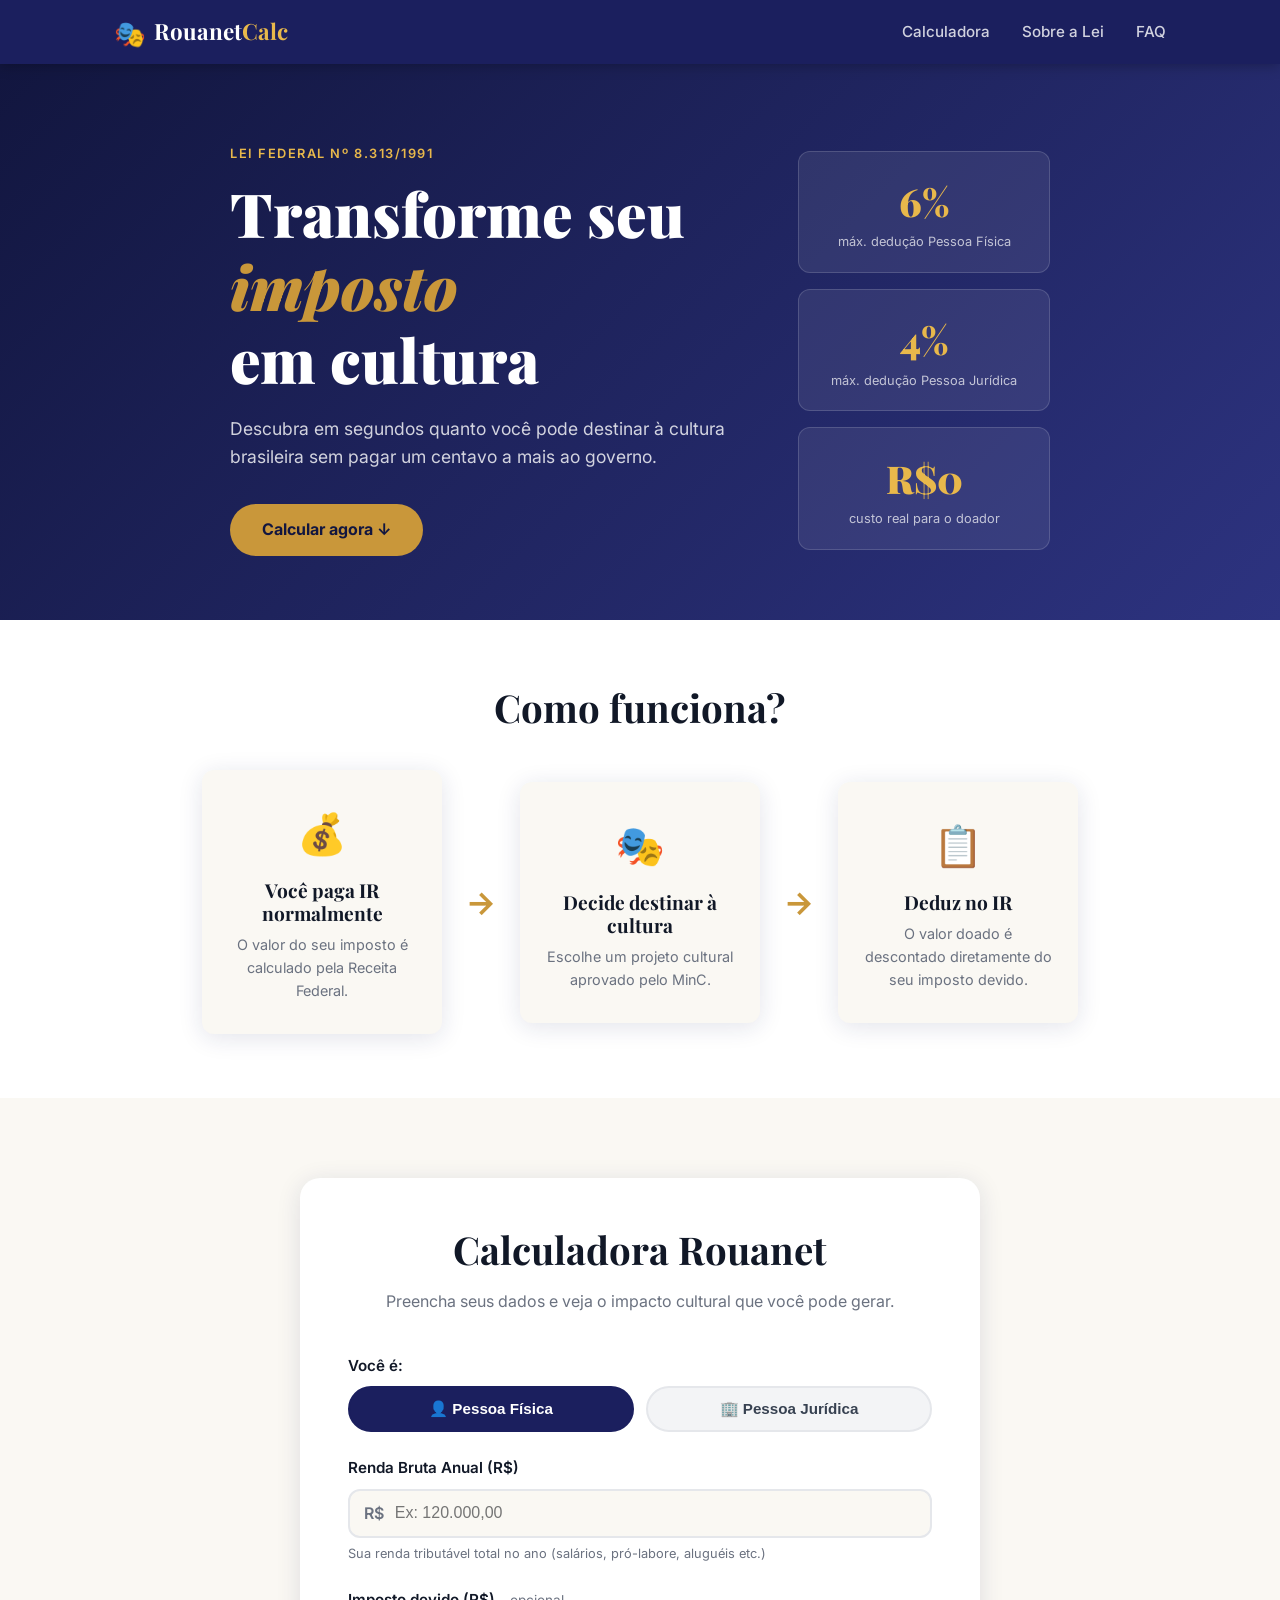
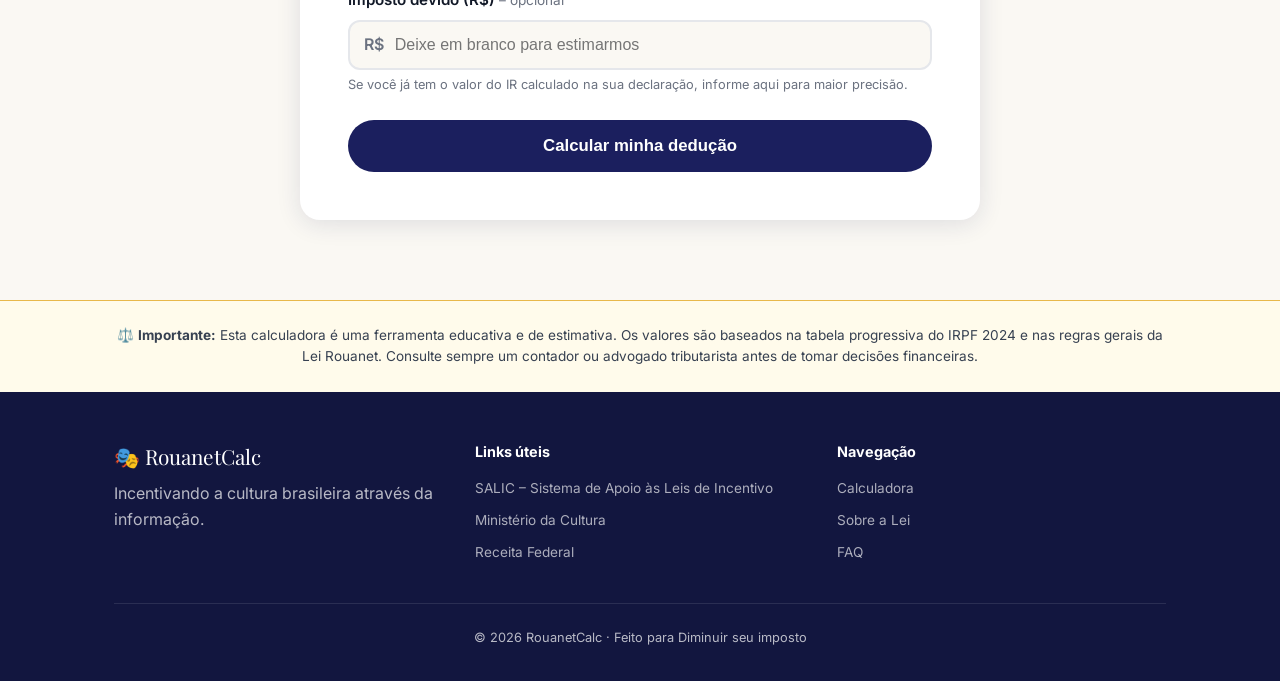
==== templates/index.html @ c06724e1 "feat: Lei Rouanet" ====
<!DOCTYPE html>
<html lang="pt-BR">
<head>
  <meta charset="UTF-8" />
  <meta name="viewport" content="width=device-width, initial-scale=1.0" />
  <title>Lei Rouanet – Calculadora de Incentivo Fiscal</title>
  <link rel="preconnect" href="https://fonts.googleapis.com" />
  <link rel="preconnect" href="https://fonts.gstatic.com" crossorigin />
  <link href="https://fonts.googleapis.com/css2?family=Playfair+Display:wght@400;700;900&family=Inter:wght@300;400;500;600&display=swap" rel="stylesheet" />
  <link rel="stylesheet" href="/static/css/style.css" />
</head>
<body>

<nav class="navbar">
  <div class="nav-inner">
    <a href="/" class="logo">
      <span class="logo-icon">🎭</span>
      <span>Rouanet<em>Calc</em></span>
    </a>
    <ul class="nav-links">
      <li><a href="/">Calculadora</a></li>
      <li><a href="/sobre">Sobre a Lei</a></li>
      <li><a href="/faq">FAQ</a></li>
    </ul>
    <button class="nav-toggle" id="navToggle">☰</button>
  </div>
</nav>

<header class="hero">
  <div class="hero-content">
    <p class="eyebrow">Lei Federal nº 8.313/1991</p>
    <h1>Transforme seu <span class="highlight">imposto</span><br/>em cultura</h1>
    <p class="hero-sub">
      Descubra em segundos quanto você pode destinar à cultura brasileira
      sem pagar um centavo a mais ao governo.
    </p>
    <a href="#calculadora" class="btn-primary">Calcular agora ↓</a>
  </div>
  <div class="hero-visual">
    <div class="stat-card">
      <span class="stat-num">6%</span>
      <span class="stat-label">máx. dedução Pessoa Física</span>
    </div>
    <div class="stat-card">
      <span class="stat-num">4%</span>
      <span class="stat-label">máx. dedução Pessoa Jurídica</span>
    </div>
    <div class="stat-card">
      <span class="stat-num">R$0</span>
      <span class="stat-label">custo real para o doador</span>
    </div>
  </div>
</header>

<section class="how-it-works">
  <div class="container">
    <h2>Como funciona?</h2>
    <div class="steps">
      <div class="step">
        <div class="step-icon">💰</div>
        <h3>Você paga IR normalmente</h3>
        <p>O valor do seu imposto é calculado pela Receita Federal.</p>
      </div>
      <div class="step-arrow">→</div>
      <div class="step">
        <div class="step-icon">🎭</div>
        <h3>Decide destinar à cultura</h3>
        <p>Escolhe um projeto cultural aprovado pelo MinC.</p>
      </div>
      <div class="step-arrow">→</div>
      <div class="step">
        <div class="step-icon">📋</div>
        <h3>Deduz no IR</h3>
        <p>O valor doado é descontado diretamente do seu imposto devido.</p>
      </div>
    </div>
  </div>
</section>

<section class="calc-section" id="calculadora">
  <div class="container">
    <div class="calc-wrapper">
      <div class="calc-header">
        <h2>Calculadora Rouanet</h2>
        <p>Preencha seus dados e veja o impacto cultural que você pode gerar.</p>
      </div>

      <form class="calc-form" id="calcForm">
        <div class="field-group">
          <label class="field-label">Você é:</label>
          <div class="toggle-group">
            <button type="button" class="toggle-btn active" data-val="pf" id="btnPF">
              👤 Pessoa Física
            </button>
            <button type="button" class="toggle-btn" data-val="pj" id="btnPJ">
              🏢 Pessoa Jurídica
            </button>
          </div>
          <input type="hidden" id="tipoContribuinte" value="pf" />
        </div>

        <div class="field-group">
          <label class="field-label" for="renda">
            <span id="rendaLabel">Renda Bruta Anual (R$)</span>
          </label>
          <div class="input-wrap">
            <span class="prefix">R$</span>
            <input
              type="text"
              id="renda"
              class="field-input"
              placeholder="Ex: 120.000,00"
              inputmode="numeric"
              autocomplete="off"
            />
          </div>
          <small class="field-hint" id="rendaHint">
            Sua renda tributável total no ano (salários, pró-labore, aluguéis etc.)
          </small>
        </div>

        <div class="field-group" id="grupoIR">
          <label class="field-label" for="irDevido">
            Imposto devido (R$) <span class="optional">– opcional</span>
          </label>
          <div class="input-wrap">
            <span class="prefix">R$</span>
            <input
              type="text"
              id="irDevido"
              class="field-input"
              placeholder="Deixe em branco para estimarmos"
              inputmode="numeric"
              autocomplete="off"
            />
          </div>
          <small class="field-hint">
            Se você já tem o valor do IR calculado na sua declaração, informe aqui para maior precisão.
          </small>
        </div>

        <button type="submit" class="btn-calcular" id="btnCalc">
          <span id="btnText">Calcular minha dedução</span>
          <span id="btnLoader" class="loader hidden"></span>
        </button>
      </form>

      <div class="result-panel hidden" id="resultPanel">
        <div class="result-header">
          <span class="result-emoji">🎉</span>
          <h3>Seu potencial de impacto cultural</h3>
        </div>

        <div class="result-grid">
          <div class="result-card main">
            <span class="rc-label">Valor máximo que pode doar</span>
            <span class="rc-value green" id="resValorMax">—</span>
            <span class="rc-sub" id="resPct">—% do seu imposto devido</span>
          </div>
          <div class="result-card">
            <span class="rc-label">Imposto devido estimado</span>
            <span class="rc-value" id="resIR">—</span>
          </div>
          <div class="result-card">
            <span class="rc-label">Economia fiscal</span>
            <span class="rc-value" id="resEconomia">—</span>
          </div>
          <div class="result-card highlight-card">
            <span class="rc-label">Custo real da doação para você</span>
            <span class="rc-value gold" id="resCusto">R$ 0,00</span>
            <span class="rc-sub">O governo paga por você!</span>
          </div>
        </div>

        <div class="obs-box" id="resObs"></div>

        <div class="result-actions">
          <button class="btn-secondary" onclick="compartilhar()">📤 Compartilhar resultado</button>
          <button class="btn-outline" onclick="resetar()">🔄 Nova simulação</button>
        </div>
      </div>

      <div class="error-panel hidden" id="errorPanel">
        <span>⚠️</span> <span id="errorMsg">Erro ao calcular.</span>
      </div>
    </div>
  </div>
</section>

<section class="disclaimer">
  <div class="container">
    <p>
      ⚖️ <strong>Importante:</strong> Esta calculadora é uma ferramenta educativa e de estimativa.
      Os valores são baseados na tabela progressiva do IRPF 2024 e nas regras gerais da Lei Rouanet.
      Consulte sempre um contador ou advogado tributarista antes de tomar decisões financeiras.
    </p>
  </div>
</section>

<footer class="footer">
  <div class="container">
    <div class="footer-grid">
      <div>
        <p class="footer-logo">🎭 RouanetCalc</p>
        <p>Incentivando a cultura brasileira através da informação.</p>
      </div>
      <div>
        <p class="footer-title">Links úteis</p>
        <ul>
          <li><a href="https://salic.cultura.gov.br" target="_blank" rel="noopener">SALIC – Sistema de Apoio às Leis de Incentivo</a></li>
          <li><a href="https://www.gov.br/cultura/pt-br" target="_blank" rel="noopener">Ministério da Cultura</a></li>
          <li><a href="https://www.receita.fazenda.gov.br" target="_blank" rel="noopener">Receita Federal</a></li>
        </ul>
      </div>
      <div>
        <p class="footer-title">Navegação</p>
        <ul>
          <li><a href="/">Calculadora</a></li>
          <li><a href="/sobre">Sobre a Lei</a></li>
          <li><a href="/faq">FAQ</a></li>
        </ul>
      </div>
    </div>
    <hr class="footer-hr" />
    <p class="footer-copy">© 2026 RouanetCalc · Feito para Diminuir seu imposto</p>
  </div>
</footer>

<script src="/static/js/main.js"></script>
</body>
</html>
---- static/css/style.css ----
:root {
  --indigo:   #1B1F5E;
  --indigo-d: #12163F;
  --indigo-l: #2D3380;
  --gold:     #C9973A;
  --gold-l:   #E8B84B;
  --green:    #2A7A5C;
  --cream:    #FAF8F3;
  --white:    #FFFFFF;
  --gray-100: #F3F4F6;
  --gray-200: #E5E7EB;
  --gray-500: #6B7280;
  --gray-700: #374151;
  --gray-900: #111827;
  --radius:   12px;
  --shadow:   0 4px 24px rgba(27,31,94,.12);
  --transition: .2s ease;
}

*, *::before, *::after { box-sizing: border-box; margin: 0; padding: 0; }

html { scroll-behavior: smooth; }

body {
  font-family: 'Inter', sans-serif;
  background: var(--cream);
  color: var(--gray-900);
  line-height: 1.6;
}

h1, h2, h3 { font-family: 'Playfair Display', serif; line-height: 1.2; }
h1 { font-size: clamp(2.2rem, 5vw, 3.8rem); font-weight: 900; }
h2 { font-size: clamp(1.6rem, 3vw, 2.4rem); font-weight: 700; margin-bottom: 1rem; }
h3 { font-size: 1.2rem; font-weight: 700; margin-bottom: .5rem; }
a  { color: var(--indigo); text-decoration: none; }
a:hover { text-decoration: underline; }

.highlight {
  color: var(--gold);
  font-style: italic;
}

.container { max-width: 1100px; margin: 0 auto; padding: 0 1.5rem; }
.content-narrow { max-width: 780px; }

.navbar {
  position: sticky; top: 0; z-index: 100;
  background: var(--indigo);
  box-shadow: 0 2px 12px rgba(0,0,0,.25);
}
.nav-inner {
  max-width: 1100px; margin: 0 auto; padding: 0 1.5rem;
  display: flex; align-items: center; gap: 2rem; height: 64px;
}
.logo {
  font-family: 'Playfair Display', serif;
  font-size: 1.4rem; font-weight: 700;
  color: var(--white); display: flex; align-items: center; gap: .5rem;
}
.logo em { color: var(--gold-l); font-style: normal; }
.logo:hover { text-decoration: none; }
.logo-icon { font-size: 1.6rem; }
.nav-links { display: flex; gap: 2rem; list-style: none; margin-left: auto; }
.nav-links a {
  color: rgba(255,255,255,.8); font-size: .95rem; font-weight: 500;
  padding: .4rem 0; border-bottom: 2px solid transparent; transition: var(--transition);
}
.nav-links a:hover, .nav-links a.active {
  color: var(--white); border-color: var(--gold); text-decoration: none;
}
.nav-toggle { display: none; background: none; border: none; color: white; font-size: 1.5rem; cursor: pointer; }

.hero {
  background: linear-gradient(135deg, var(--indigo-d) 0%, var(--indigo-l) 100%);
  color: var(--white);
  padding: 5rem 1.5rem 4rem;
  display: flex; flex-wrap: wrap; align-items: center; justify-content: center;
  gap: 3rem;
}
.hero-content { max-width: 520px; }
.eyebrow {
  font-size: .8rem; font-weight: 600; letter-spacing: .12em;
  text-transform: uppercase; color: var(--gold-l); margin-bottom: .8rem;
}
.hero h1 { margin-bottom: 1.2rem; }
.hero-sub { font-size: 1.1rem; color: rgba(255,255,255,.8); margin-bottom: 2rem; }
.hero-visual {
  display: flex; flex-direction: column; gap: 1rem;
}
.stat-card {
  background: rgba(255,255,255,.08);
  border: 1px solid rgba(255,255,255,.15);
  border-radius: var(--radius);
  padding: 1.2rem 2rem;
  display: flex; flex-direction: column; align-items: center;
  min-width: 200px;
}
.stat-num {
  font-family: 'Playfair Display', serif;
  font-size: 2.4rem; font-weight: 900; color: var(--gold-l);
}
.stat-label { font-size: .8rem; color: rgba(255,255,255,.7); text-align: center; }

.btn-primary {
  display: inline-block;
  background: var(--gold); color: var(--indigo-d);
  font-weight: 700; font-size: 1rem;
  padding: .85rem 2rem; border-radius: 50px;
  transition: var(--transition); border: none; cursor: pointer;
  text-decoration: none;
}
.btn-primary:hover { background: var(--gold-l); transform: translateY(-2px); text-decoration: none; }

.btn-secondary {
  display: inline-block;
  background: var(--indigo); color: var(--white);
  font-weight: 600; font-size: .9rem;
  padding: .75rem 1.6rem; border-radius: 50px;
  transition: var(--transition); border: none; cursor: pointer;
}
.btn-secondary:hover { background: var(--indigo-l); }

.btn-outline {
  display: inline-block;
  background: transparent; color: var(--indigo);
  border: 2px solid var(--indigo); font-weight: 600; font-size: .9rem;
  padding: .73rem 1.6rem; border-radius: 50px;
  transition: var(--transition); cursor: pointer;
}
.btn-outline:hover { background: var(--indigo); color: white; }

.how-it-works {
  padding: 4rem 1.5rem;
  background: var(--white);
  text-align: center;
}
.how-it-works h2 { margin-bottom: 2.5rem; }
.steps {
  display: flex; flex-wrap: wrap; align-items: center;
  justify-content: center; gap: 1.5rem;
}
.step {
  background: var(--cream); border-radius: var(--radius);
  padding: 2rem 1.5rem; max-width: 240px; text-align: center;
  box-shadow: var(--shadow);
}
.step-icon { font-size: 2.5rem; margin-bottom: .8rem; }
.step p { font-size: .9rem; color: var(--gray-500); }
.step-arrow { font-size: 2rem; color: var(--gold); font-weight: 700; }

.calc-section { padding: 5rem 1.5rem; }
.calc-wrapper {
  max-width: 680px; margin: 0 auto;
  background: var(--white); border-radius: 20px;
  padding: 3rem; box-shadow: var(--shadow);
}
.calc-header { text-align: center; margin-bottom: 2.5rem; }
.calc-header p { color: var(--gray-500); }

.toggle-group { display: flex; gap: .75rem; margin-top: .5rem; }
.toggle-btn {
  flex: 1; padding: .75rem 1rem; border-radius: 50px;
  border: 2px solid var(--gray-200); background: var(--gray-100);
  font-weight: 600; font-size: .95rem; cursor: pointer;
  transition: var(--transition); color: var(--gray-700);
}
.toggle-btn.active {
  background: var(--indigo); border-color: var(--indigo); color: var(--white);
}

.field-group { margin-bottom: 1.5rem; }
.field-label { display: block; font-weight: 600; margin-bottom: .5rem; font-size: .95rem; }
.optional { font-weight: 400; color: var(--gray-500); font-size: .85rem; }
.input-wrap { position: relative; display: flex; align-items: center; }
.prefix {
  position: absolute; left: 1rem;
  font-weight: 600; color: var(--gray-500); pointer-events: none;
}
.field-input {
  width: 100%; padding: .85rem 1rem .85rem 2.8rem;
  border: 2px solid var(--gray-200); border-radius: var(--radius);
  font-size: 1rem; transition: var(--transition);
  background: var(--cream); color: var(--gray-900);
}
.field-input:focus { outline: none; border-color: var(--indigo); background: var(--white); }
.field-hint { color: var(--gray-500); font-size: .8rem; margin-top: .35rem; display: block; }

.btn-calcular {
  width: 100%; padding: 1rem;
  background: var(--indigo); color: var(--white);
  border: none; border-radius: 50px; font-size: 1.05rem; font-weight: 700;
  cursor: pointer; transition: var(--transition); margin-top: .5rem;
  display: flex; align-items: center; justify-content: center; gap: .75rem;
}
.btn-calcular:hover { background: var(--indigo-l); transform: translateY(-2px); }

.loader {
  width: 20px; height: 20px; border: 2px solid rgba(255,255,255,.3);
  border-top-color: white; border-radius: 50%;
  animation: spin .7s linear infinite;
}
.hidden { display: none !important; }
@keyframes spin { to { transform: rotate(360deg); } }

.result-panel {
  margin-top: 2rem; animation: fadeIn .4s ease;
}
@keyframes fadeIn { from { opacity: 0; transform: translateY(10px); } to { opacity: 1; transform: translateY(0); } }

.result-header { text-align: center; margin-bottom: 1.5rem; }
.result-emoji { font-size: 2.5rem; display: block; margin-bottom: .5rem; }
.result-header h3 { font-size: 1.4rem; }

.result-grid {
  display: grid; grid-template-columns: 1fr 1fr;
  gap: 1rem; margin-bottom: 1.5rem;
}
.result-card {
  background: var(--cream); border-radius: var(--radius);
  padding: 1.2rem; display: flex; flex-direction: column;
}
.result-card.main { grid-column: 1 / -1; background: var(--indigo); color: white; }
.result-card.highlight-card { background: #FFF8E7; border: 2px solid var(--gold-l); }
.rc-label { font-size: .8rem; font-weight: 600; opacity: .7; text-transform: uppercase; letter-spacing: .05em; }
.rc-value {
  font-family: 'Playfair Display', serif;
  font-size: 1.8rem; font-weight: 700; margin: .3rem 0;
}
.rc-value.green { color: #2A7A5C; }
.rc-value.gold  { color: var(--gold); }
.result-card.main .rc-value { color: var(--gold-l); font-size: 2.2rem; }
.result-card.main .rc-label { color: rgba(255,255,255,.7); }
.rc-sub { font-size: .8rem; opacity: .7; }

.obs-box {
  background: #EEF2FF; border-left: 4px solid var(--indigo);
  border-radius: 0 var(--radius) var(--radius) 0;
  padding: 1rem 1.2rem; font-size: .85rem; color: var(--gray-700);
  margin-bottom: 1.5rem;
}

.result-actions { display: flex; gap: 1rem; flex-wrap: wrap; }

.error-panel {
  margin-top: 1rem; padding: 1rem 1.2rem;
  background: #FEF2F2; border: 1px solid #FCA5A5;
  border-radius: var(--radius); color: #991B1B;
  display: flex; gap: .5rem; align-items: center;
}

.disclaimer {
  background: #FFFBEB; border-top: 1px solid var(--gold-l);
  padding: 1.5rem; text-align: center;
  font-size: .85rem; color: var(--gray-700);
}

.footer {
  background: var(--indigo-d); color: rgba(255,255,255,.7);
  padding: 3rem 1.5rem 2rem;
}
.footer-grid {
  display: grid; grid-template-columns: repeat(auto-fit, minmax(180px, 1fr));
  gap: 2rem; margin-bottom: 2rem;
}
.footer-logo { font-family: 'Playfair Display', serif; font-size: 1.3rem; color: white; margin-bottom: .5rem; }
.footer-title { font-weight: 700; color: white; margin-bottom: .75rem; font-size: .9rem; }
.footer ul { list-style: none; }
.footer ul li { margin-bottom: .4rem; }
.footer a { color: rgba(255,255,255,.65); font-size: .85rem; }
.footer a:hover { color: var(--gold-l); }
.footer-hr { border: none; border-top: 1px solid rgba(255,255,255,.1); margin: 1.5rem 0; }
.footer-copy { font-size: .8rem; text-align: center; }

.page-hero {
  background: linear-gradient(135deg, var(--indigo-d), var(--indigo-l));
  color: white; padding: 4rem 1.5rem 3rem;
  text-align: center;
}
.page-hero p { color: rgba(255,255,255,.75); margin-top: .75rem; }

.content-page { padding: 4rem 1.5rem 5rem; }
.content-section { margin-bottom: 3rem; }
.content-section p { color: var(--gray-700); margin-bottom: 1rem; line-height: 1.8; }

.info-cards {
  display: grid; grid-template-columns: repeat(auto-fit, minmax(200px, 1fr));
  gap: 1.2rem; margin-top: 1rem;
}
.info-card {
  background: var(--cream); border-radius: var(--radius);
  padding: 1.5rem; border: 1px solid var(--gray-200);
}
.info-card p { font-size: .9rem; color: var(--gray-700); margin: 0; }

.table-wrap { overflow-x: auto; margin: 1rem 0; }
.styled-table {
  width: 100%; border-collapse: collapse; font-size: .9rem;
}
.styled-table th {
  background: var(--indigo); color: white;
  padding: .85rem 1rem; text-align: left; font-weight: 600;
}
.styled-table td { padding: .85rem 1rem; border-bottom: 1px solid var(--gray-200); }
.styled-table tr:nth-child(even) td { background: var(--gray-100); }
.table-note { font-size: .8rem; color: var(--gray-500); margin-top: .5rem; }

.tag-cloud { display: flex; flex-wrap: wrap; gap: .6rem; margin-top: 1rem; }
.tag {
  background: var(--indigo); color: white;
  padding: .35rem .9rem; border-radius: 50px; font-size: .85rem;
}

.numbered-steps { padding-left: 1.5rem; }
.numbered-steps li { margin-bottom: 1rem; color: var(--gray-700); line-height: 1.7; }
.numbered-steps strong { color: var(--indigo); }

.faq-list { margin-top: 1rem; }
.faq-item {
  border-bottom: 1px solid var(--gray-200); margin-bottom: .5rem;
}
.faq-q {
  width: 100%; text-align: left; background: none; border: none;
  padding: 1.2rem 0; font-size: 1rem; font-weight: 600;
  color: var(--gray-900); cursor: pointer; display: flex;
  justify-content: space-between; align-items: center;
  transition: var(--transition);
}
.faq-q::after { content: '+'; font-size: 1.4rem; color: var(--indigo); }
.faq-item.open .faq-q::after { content: '−'; }
.faq-a { display: none; padding: 0 0 1.2rem; color: var(--gray-700); line-height: 1.8; }
.faq-item.open .faq-a { display: block; }

.cta-banner {
  background: var(--indigo); color: white;
  border-radius: 16px; padding: 2.5rem; text-align: center; margin-top: 2rem;
}
.cta-banner h3 { color: white; font-size: 1.5rem; margin-bottom: 1.2rem; }

@media (max-width: 700px) {
  .nav-links { display: none; }
  .nav-toggle { display: block; margin-left: auto; }
  .nav-links.open {
    display: flex; flex-direction: column;
    position: absolute; top: 64px; left: 0; right: 0;
    background: var(--indigo-d); padding: 1rem 1.5rem 1.5rem;
    gap: 1rem;
  }
  .hero { flex-direction: column; padding: 3rem 1.5rem; }
  .hero-visual { flex-direction: row; flex-wrap: wrap; }
  .stat-card { min-width: 130px; padding: 1rem; }
  .stat-num { font-size: 1.8rem; }
  .result-grid { grid-template-columns: 1fr; }
  .result-card.main { grid-column: 1; }
  .calc-wrapper { padding: 1.8rem 1.2rem; }
  .result-actions { flex-direction: column; }
  .btn-secondary, .btn-outline { width: 100%; text-align: center; }
  .steps { flex-direction: column; align-items: stretch; }
  .step-arrow { transform: rotate(90deg); text-align: center; }
}
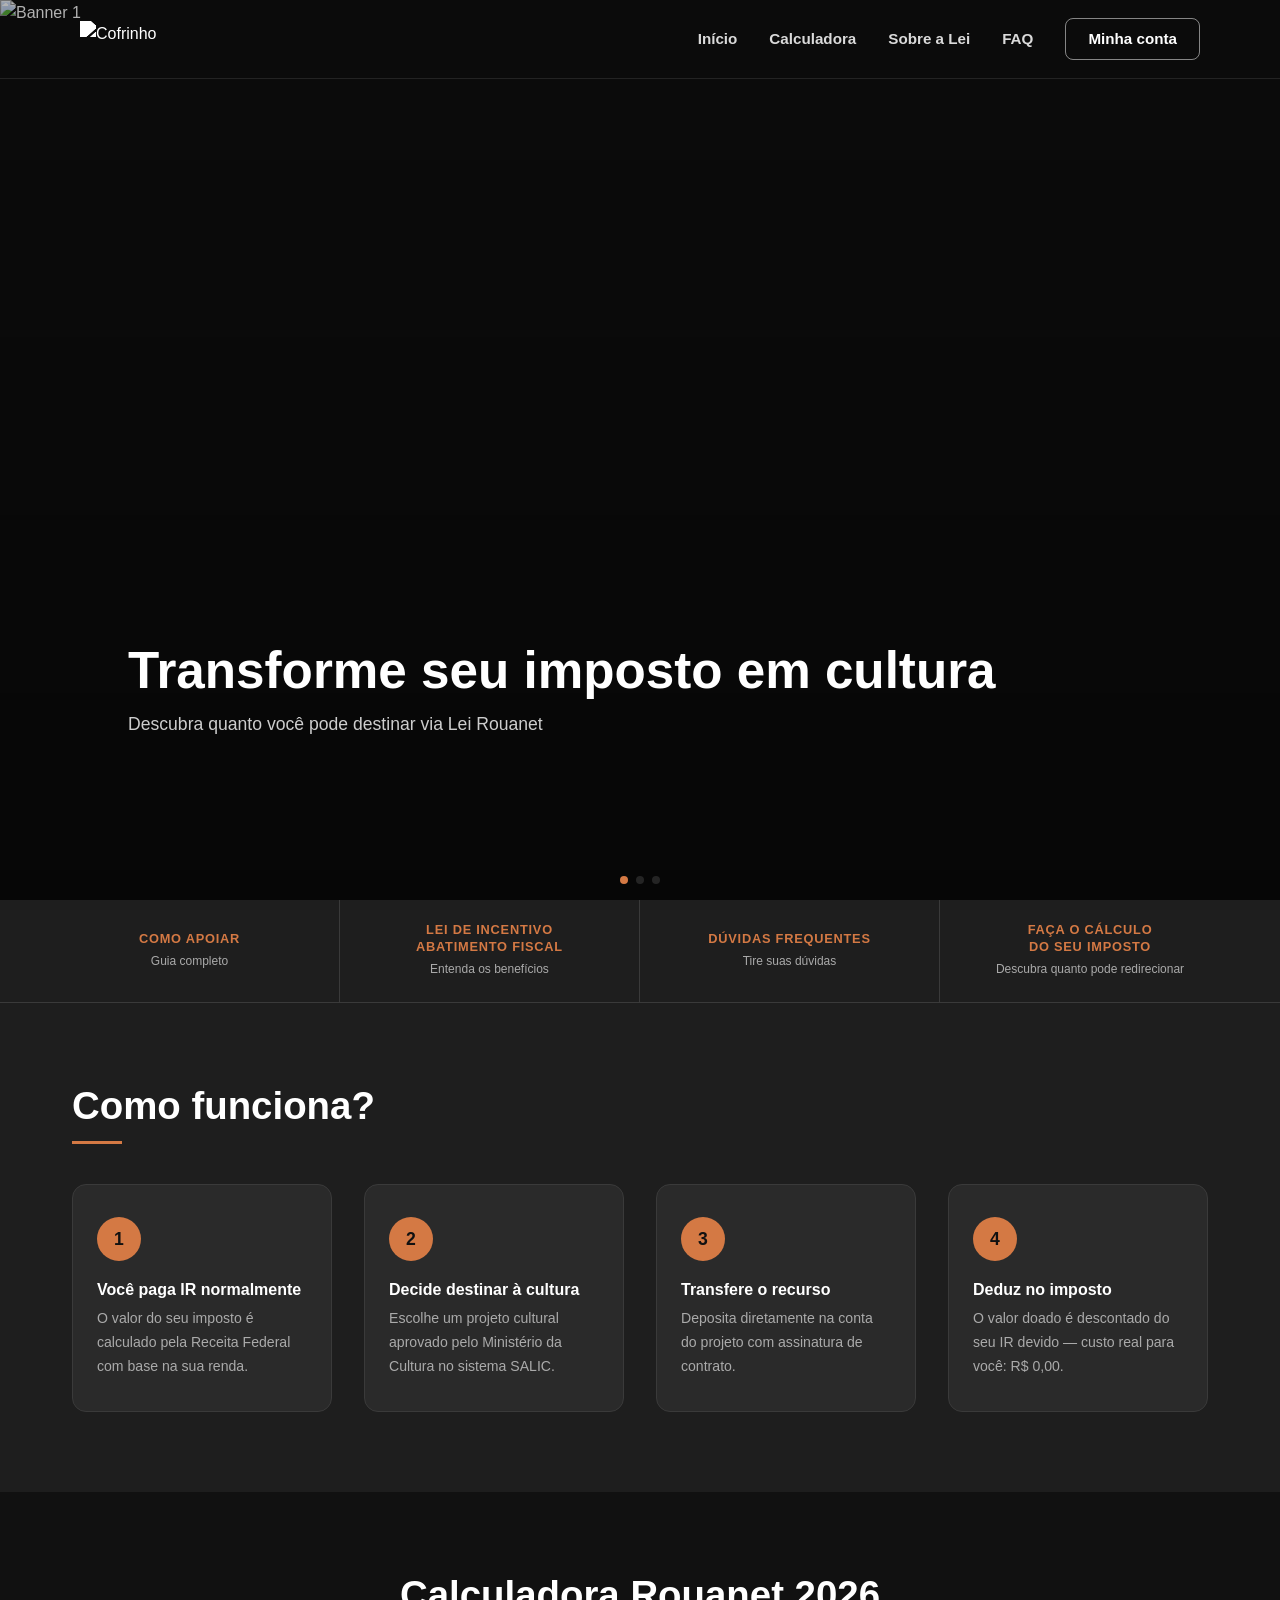
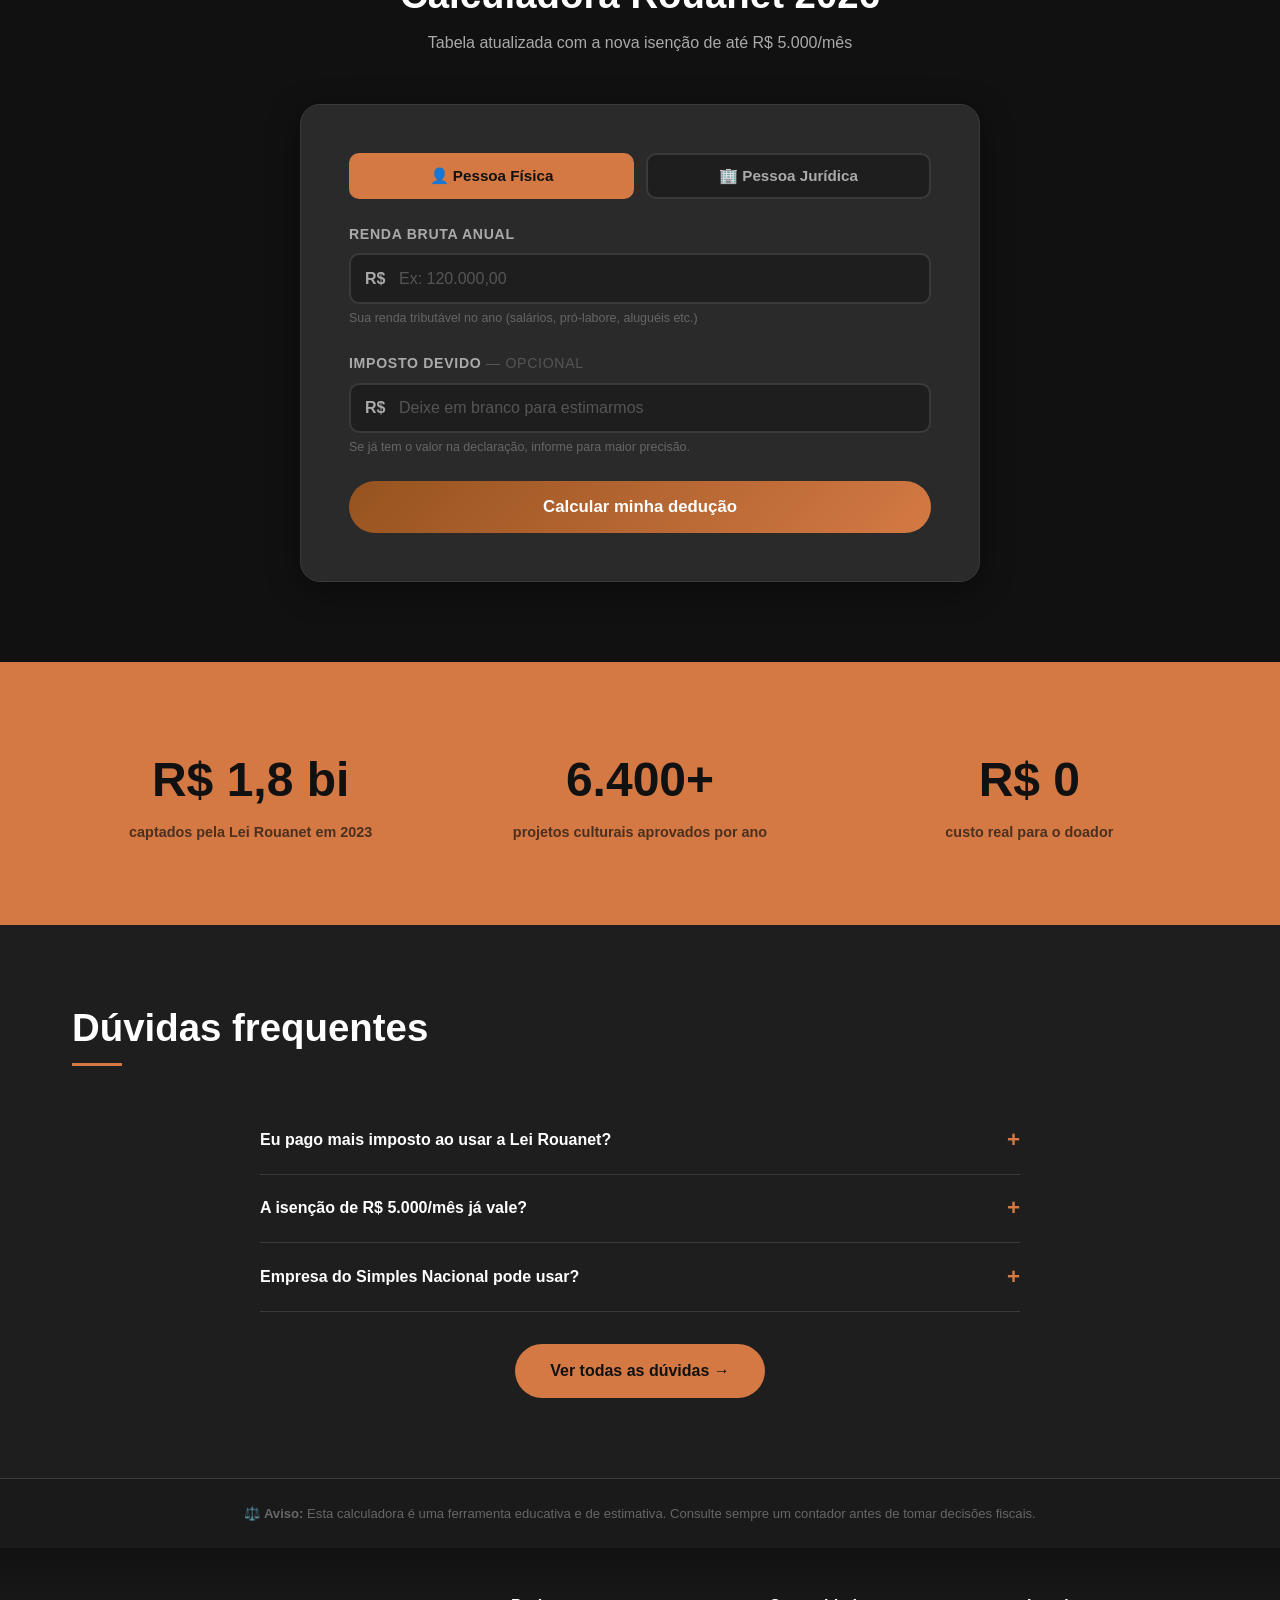
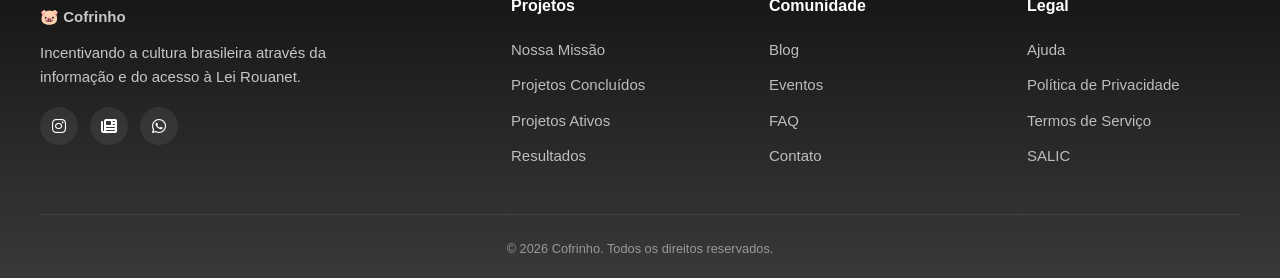
==== commit 957faa7b: "login adiciona e para de mudar o padrao nn inventa nome nmrl :D" ====
--- a/templates/index.html
+++ b/templates/index.html
@@ -1,142 +1,136 @@
 <!DOCTYPE html>
 <html lang="pt-BR">
 <head>
-  <meta charset="UTF-8" />
-  <meta name="viewport" content="width=device-width, initial-scale=1.0" />
-  <title>Lei Rouanet – Calculadora de Incentivo Fiscal</title>
-  <link rel="preconnect" href="https://fonts.googleapis.com" />
-  <link rel="preconnect" href="https://fonts.gstatic.com" crossorigin />
-  <link href="https://fonts.googleapis.com/css2?family=Playfair+Display:wght@400;700;900&family=Inter:wght@300;400;500;600&display=swap" rel="stylesheet" />
-  <link rel="stylesheet" href="/static/css/style.css" />
+  <meta charset="UTF-8"/>
+  <meta name="viewport" content="width=device-width, initial-scale=1.0"/>
+  <title>Cofrinho | Lei Rouanet</title>
+  <link rel="stylesheet" href="https://cdn.jsdelivr.net/npm/swiper@11/swiper-bundle.min.css"/>
+  <link rel="stylesheet" href="https://cdnjs.cloudflare.com/ajax/libs/font-awesome/6.7.2/css/all.min.css"/>
+  <link rel="stylesheet" href="/static/css/style.css"/>
 </head>
 <body>
 
-<nav class="navbar">
-  <div class="nav-inner">
-    <a href="/" class="logo">
-      <span class="logo-icon">🎭</span>
-      <span>Rouanet<em>Calc</em></span>
-    </a>
-    <ul class="nav-links">
-      <li><a href="/">Calculadora</a></li>
-      <li><a href="/sobre">Sobre a Lei</a></li>
-      <li><a href="/faq">FAQ</a></li>
-    </ul>
-    <button class="nav-toggle" id="navToggle">☰</button>
-  </div>
-</nav>
-
-<header class="hero">
-  <div class="hero-content">
-    <p class="eyebrow">Lei Federal nº 8.313/1991</p>
-    <h1>Transforme seu <span class="highlight">imposto</span><br/>em cultura</h1>
-    <p class="hero-sub">
-      Descubra em segundos quanto você pode destinar à cultura brasileira
-      sem pagar um centavo a mais ao governo.
-    </p>
-    <a href="#calculadora" class="btn-primary">Calcular agora ↓</a>
-  </div>
-  <div class="hero-visual">
-    <div class="stat-card">
-      <span class="stat-num">6%</span>
-      <span class="stat-label">máx. dedução Pessoa Física</span>
-    </div>
-    <div class="stat-card">
-      <span class="stat-num">4%</span>
-      <span class="stat-label">máx. dedução Pessoa Jurídica</span>
-    </div>
-    <div class="stat-card">
-      <span class="stat-num">R$0</span>
-      <span class="stat-label">custo real para o doador</span>
-    </div>
-  </div>
+<header id="header">
+  <img src="/static/images/banner1.png" alt="Cofrinho" class="header-logo" style="height:36px;object-fit:contain;filter:brightness(10)"/>
+  <nav id="mainNav">
+    <a href="/">Início</a>
+    <a href="#calculadora">Calculadora</a>
+    <a href="/sobre">Sobre a Lei</a>
+    <a href="/faq">FAQ</a>
+    <a href="/pages/login" class="btn-entrar">Minha conta</a>
+  </nav>
+  <button class="nav-toggle" id="navToggle">☰</button>
 </header>
 
-<section class="how-it-works">
-  <div class="container">
-    <h2>Como funciona?</h2>
-    <div class="steps">
-      <div class="step">
-        <div class="step-icon">💰</div>
+<section class="hero-swiper swiper">
+  <div class="swiper-wrapper">
+    <div class="swiper-slide">
+      <img src="/static/images/banner1.png" alt="Banner 1" class="banner-img"/>
+      <div class="banner-overlay"></div>
+      <div class="banner-content">
+        <h2>Transforme seu imposto em cultura</h2>
+        <p>Descubra quanto você pode destinar via Lei Rouanet</p>
+      </div>
+    </div>
+    <div class="swiper-slide">
+      <img src="/static/images/banner2.png" alt="Banner 2" class="banner-img"/>
+      <div class="banner-overlay"></div>
+      <div class="banner-content">
+        <h2>Apoie a arte brasileira</h2>
+        <p>Sem pagar nada a mais — o governo patrocina por você</p>
+      </div>
+    </div>
+    <div class="swiper-slide">
+      <img src="/static/images/banner3.png" alt="Banner 3" class="banner-img"/>
+      <div class="banner-overlay"></div>
+      <div class="banner-content">
+        <h2>Lei Rouanet 2026</h2>
+        <p>Novos limites de isenção — calcule agora</p>
+      </div>
+    </div>
+  </div>
+  <div class="swiper-pagination"></div>
+</section>
+
+<div class="quick-btns">
+  <div class="quick-btns-inner">
+    <a href="/sobre" class="quick-btn">
+      <span class="qb-title">COMO APOIAR</span>
+      <span class="qb-sub">Guia completo</span>
+    </a>
+    <a href="/sobre#mecanismos" class="quick-btn">
+      <span class="qb-title">LEI DE INCENTIVO<br/>ABATIMENTO FISCAL</span>
+      <span class="qb-sub">Entenda os benefícios</span>
+    </a>
+    <a href="/faq" class="quick-btn">
+      <span class="qb-title">DÚVIDAS FREQUENTES</span>
+      <span class="qb-sub">Tire suas dúvidas</span>
+    </a>
+    <a href="#calculadora" class="quick-btn">
+      <span class="qb-title">FAÇA O CÁLCULO<br/>DO SEU IMPOSTO</span>
+      <span class="qb-sub">Descubra quanto pode redirecionar</span>
+    </a>
+  </div>
+</div>
+
+<section class="section como-funciona">
+  <div class="container">
+    <h2 class="section-title">Como funciona?</h2>
+    <div class="divider-line"></div>
+    <div class="steps-grid">
+      <div class="step-card">
+        <div class="step-num">1</div>
         <h3>Você paga IR normalmente</h3>
-        <p>O valor do seu imposto é calculado pela Receita Federal.</p>
-      </div>
-      <div class="step-arrow">→</div>
-      <div class="step">
-        <div class="step-icon">🎭</div>
+        <p>O valor do seu imposto é calculado pela Receita Federal com base na sua renda.</p>
+      </div>
+      <div class="step-card">
+        <div class="step-num">2</div>
         <h3>Decide destinar à cultura</h3>
-        <p>Escolhe um projeto cultural aprovado pelo MinC.</p>
-      </div>
-      <div class="step-arrow">→</div>
-      <div class="step">
-        <div class="step-icon">📋</div>
-        <h3>Deduz no IR</h3>
-        <p>O valor doado é descontado diretamente do seu imposto devido.</p>
-      </div>
-    </div>
-  </div>
-</section>
-
-<section class="calc-section" id="calculadora">
-  <div class="container">
-    <div class="calc-wrapper">
-      <div class="calc-header">
-        <h2>Calculadora Rouanet</h2>
-        <p>Preencha seus dados e veja o impacto cultural que você pode gerar.</p>
-      </div>
-
-      <form class="calc-form" id="calcForm">
-        <div class="field-group">
-          <label class="field-label">Você é:</label>
-          <div class="toggle-group">
-            <button type="button" class="toggle-btn active" data-val="pf" id="btnPF">
-              👤 Pessoa Física
-            </button>
-            <button type="button" class="toggle-btn" data-val="pj" id="btnPJ">
-              🏢 Pessoa Jurídica
-            </button>
-          </div>
-          <input type="hidden" id="tipoContribuinte" value="pf" />
-        </div>
-
-        <div class="field-group">
-          <label class="field-label" for="renda">
-            <span id="rendaLabel">Renda Bruta Anual (R$)</span>
-          </label>
+        <p>Escolhe um projeto cultural aprovado pelo Ministério da Cultura no sistema SALIC.</p>
+      </div>
+      <div class="step-card">
+        <div class="step-num">3</div>
+        <h3>Transfere o recurso</h3>
+        <p>Deposita diretamente na conta do projeto com assinatura de contrato.</p>
+      </div>
+      <div class="step-card">
+        <div class="step-num">4</div>
+        <h3>Deduz no imposto</h3>
+        <p>O valor doado é descontado do seu IR devido — custo real para você: R$ 0,00.</p>
+      </div>
+    </div>
+  </div>
+</section>
+
+<section class="section calculadora-section" id="calculadora">
+  <div class="container">
+    <h2 class="section-title" style="text-align:center">Calculadora Rouanet 2026</h2>
+    <p class="section-sub" style="text-align:center">Tabela atualizada com a nova isenção de até R$ 5.000/mês</p>
+
+    <div class="calc-box">
+      <form id="calcForm">
+        <div class="tipo-toggle">
+          <button type="button" class="tipo-btn active" id="btnPF">👤 Pessoa Física</button>
+          <button type="button" class="tipo-btn" id="btnPJ">🏢 Pessoa Jurídica</button>
+        </div>
+        <input type="hidden" id="tipoContribuinte" value="pf"/>
+
+        <div class="field">
+          <label for="renda"><span id="rendaLabel">Renda Bruta Anual</span></label>
           <div class="input-wrap">
-            <span class="prefix">R$</span>
-            <input
-              type="text"
-              id="renda"
-              class="field-input"
-              placeholder="Ex: 120.000,00"
-              inputmode="numeric"
-              autocomplete="off"
-            />
-          </div>
-          <small class="field-hint" id="rendaHint">
-            Sua renda tributável total no ano (salários, pró-labore, aluguéis etc.)
-          </small>
-        </div>
-
-        <div class="field-group" id="grupoIR">
-          <label class="field-label" for="irDevido">
-            Imposto devido (R$) <span class="optional">– opcional</span>
-          </label>
+            <span class="input-prefix">R$</span>
+            <input type="text" id="renda" placeholder="Ex: 120.000,00" inputmode="numeric" autocomplete="off"/>
+          </div>
+          <small class="field-hint" id="rendaHint">Sua renda tributável no ano (salários, pró-labore, aluguéis etc.)</small>
+        </div>
+
+        <div class="field">
+          <label for="irDevido">Imposto devido <span class="optional">— opcional</span></label>
           <div class="input-wrap">
-            <span class="prefix">R$</span>
-            <input
-              type="text"
-              id="irDevido"
-              class="field-input"
-              placeholder="Deixe em branco para estimarmos"
-              inputmode="numeric"
-              autocomplete="off"
-            />
-          </div>
-          <small class="field-hint">
-            Se você já tem o valor do IR calculado na sua declaração, informe aqui para maior precisão.
-          </small>
+            <span class="input-prefix">R$</span>
+            <input type="text" id="irDevido" placeholder="Deixe em branco para estimarmos" inputmode="numeric" autocomplete="off"/>
+          </div>
+          <small class="field-hint">Se já tem o valor na declaração, informe para maior precisão.</small>
         </div>
 
         <button type="submit" class="btn-calcular" id="btnCalc">
@@ -150,82 +144,140 @@
           <span class="result-emoji">🎉</span>
           <h3>Seu potencial de impacto cultural</h3>
         </div>
-
         <div class="result-grid">
-          <div class="result-card main">
+          <div class="rc main">
             <span class="rc-label">Valor máximo que pode doar</span>
-            <span class="rc-value green" id="resValorMax">—</span>
-            <span class="rc-sub" id="resPct">—% do seu imposto devido</span>
-          </div>
-          <div class="result-card">
+            <span class="rc-value" id="resValorMax">—</span>
+            <span class="rc-sub" id="resPct">—</span>
+          </div>
+          <div class="rc">
             <span class="rc-label">Imposto devido estimado</span>
             <span class="rc-value" id="resIR">—</span>
           </div>
-          <div class="result-card">
+          <div class="rc">
             <span class="rc-label">Economia fiscal</span>
             <span class="rc-value" id="resEconomia">—</span>
           </div>
-          <div class="result-card highlight-card">
+          <div class="rc destaque">
             <span class="rc-label">Custo real da doação para você</span>
-            <span class="rc-value gold" id="resCusto">R$ 0,00</span>
+            <span class="rc-value" id="resCusto">R$ 0,00</span>
             <span class="rc-sub">O governo paga por você!</span>
           </div>
         </div>
-
         <div class="obs-box" id="resObs"></div>
-
         <div class="result-actions">
-          <button class="btn-secondary" onclick="compartilhar()">📤 Compartilhar resultado</button>
-          <button class="btn-outline" onclick="resetar()">🔄 Nova simulação</button>
+          <button class="btn-sec btn-sec-gold" onclick="compartilhar()">📤 Compartilhar</button>
+          <button class="btn-sec btn-sec-outline" onclick="resetar()">🔄 Nova simulação</button>
         </div>
       </div>
 
       <div class="error-panel hidden" id="errorPanel">
-        <span>⚠️</span> <span id="errorMsg">Erro ao calcular.</span>
-      </div>
-    </div>
-  </div>
-</section>
-
-<section class="disclaimer">
-  <div class="container">
-    <p>
-      ⚖️ <strong>Importante:</strong> Esta calculadora é uma ferramenta educativa e de estimativa.
-      Os valores são baseados na tabela progressiva do IRPF 2024 e nas regras gerais da Lei Rouanet.
-      Consulte sempre um contador ou advogado tributarista antes de tomar decisões financeiras.
-    </p>
-  </div>
-</section>
-
-<footer class="footer">
-  <div class="container">
-    <div class="footer-grid">
+        <span>⚠️</span><span id="errorMsg">Erro ao calcular.</span>
+      </div>
+    </div>
+  </div>
+</section>
+
+<section class="section stats-section">
+  <div class="container">
+    <div class="stats-grid">
       <div>
-        <p class="footer-logo">🎭 RouanetCalc</p>
-        <p>Incentivando a cultura brasileira através da informação.</p>
+        <span class="stat-num">R$ 1,8 bi</span>
+        <span class="stat-label">captados pela Lei Rouanet em 2023</span>
       </div>
       <div>
-        <p class="footer-title">Links úteis</p>
+        <span class="stat-num">6.400+</span>
+        <span class="stat-label">projetos culturais aprovados por ano</span>
+      </div>
+      <div>
+        <span class="stat-num">R$ 0</span>
+        <span class="stat-label">custo real para o doador</span>
+      </div>
+    </div>
+  </div>
+</section>
+
+<section class="section faq-section">
+  <div class="container">
+    <h2 class="section-title">Dúvidas frequentes</h2>
+    <div class="divider-line"></div>
+    <div class="faq-list">
+      <div class="faq-item">
+        <button class="faq-q">Eu pago mais imposto ao usar a Lei Rouanet?</button>
+        <div class="faq-a">Não. Você redireciona parte do imposto que <em>já iria pagar</em> ao governo para um projeto cultural. O custo real para você é R$ 0,00.</div>
+      </div>
+      <div class="faq-item">
+        <button class="faq-q">A isenção de R$ 5.000/mês já vale?</button>
+        <div class="faq-a">A isenção para rendas de até R$ 5.000/mês foi aprovada para 2026. Nossa calculadora já usa esta tabela atualizada. Quem está nessa faixa não tem imposto a redirecionar.</div>
+      </div>
+      <div class="faq-item">
+        <button class="faq-q">Empresa do Simples Nacional pode usar?</button>
+        <div class="faq-a">Não. O benefício fiscal para PJ é exclusivo do regime Lucro Real. Simples Nacional e Lucro Presumido não se enquadram.</div>
+      </div>
+    </div>
+    <div style="text-align:center;margin-top:2rem">
+      <a href="/faq" class="btn-gold">Ver todas as dúvidas →</a>
+    </div>
+  </div>
+</section>
+
+<div class="aviso">
+  ⚖️ <strong>Aviso:</strong> Esta calculadora é uma ferramenta educativa e de estimativa. Consulte sempre um contador antes de tomar decisões fiscais.
+</div>
+
+<footer>
+  <div class="footer-wrapper">
+    <div class="footer-content">
+      <div class="footer-brand">
+        <p class="footer-logo-text">🐷 Cofrinho</p>
+        <p>Incentivando a cultura brasileira através da informação e do acesso à Lei Rouanet.</p>
+        <div class="footer-social">
+          <a href="https://instagram.com" class="social-icon"><i class="fab fa-instagram"></i></a>
+          <a href="#" class="social-icon"><i class="fas fa-newspaper"></i></a>
+          <a href="https://wa.me/55XXXXXXXXXXX" class="social-icon"><i class="fab fa-whatsapp"></i></a>
+        </div>
+      </div>
+      <div class="footer-column">
+        <h4>Projetos</h4>
         <ul>
-          <li><a href="https://salic.cultura.gov.br" target="_blank" rel="noopener">SALIC – Sistema de Apoio às Leis de Incentivo</a></li>
-          <li><a href="https://www.gov.br/cultura/pt-br" target="_blank" rel="noopener">Ministério da Cultura</a></li>
-          <li><a href="https://www.receita.fazenda.gov.br" target="_blank" rel="noopener">Receita Federal</a></li>
+          <li><a href="#">Nossa Missão</a></li>
+          <li><a href="#">Projetos Concluídos</a></li>
+          <li><a href="#">Projetos Ativos</a></li>
+          <li><a href="#">Resultados</a></li>
         </ul>
       </div>
-      <div>
-        <p class="footer-title">Navegação</p>
+      <div class="footer-column">
+        <h4>Comunidade</h4>
         <ul>
-          <li><a href="/">Calculadora</a></li>
-          <li><a href="/sobre">Sobre a Lei</a></li>
+          <li><a href="#">Blog</a></li>
+          <li><a href="#">Eventos</a></li>
           <li><a href="/faq">FAQ</a></li>
+          <li><a href="#">Contato</a></li>
         </ul>
       </div>
-    </div>
-    <hr class="footer-hr" />
-    <p class="footer-copy">© 2026 RouanetCalc · Feito para Diminuir seu imposto</p>
+      <div class="footer-column">
+        <h4>Legal</h4>
+        <ul>
+          <li><a href="#">Ajuda</a></li>
+          <li><a href="#">Política de Privacidade</a></li>
+          <li><a href="#">Termos de Serviço</a></li>
+          <li><a href="https://salic.cultura.gov.br" target="_blank">SALIC</a></li>
+        </ul>
+      </div>
+    </div>
+    <hr class="footer-hr"/>
+    <p class="footer-copy">© 2026 Cofrinho. Todos os direitos reservados.</p>
   </div>
 </footer>
 
+<script src="https://cdn.jsdelivr.net/npm/swiper@11/swiper-bundle.min.js"></script>
+<script>
+  new Swiper('.swiper', {
+    loop: true,
+    autoplay: { delay: 5000, disableOnInteraction: false },
+    pagination: { el: '.swiper-pagination', clickable: true },
+  });
+</script>
 <script src="/static/js/main.js"></script>
 </body>
-</html>
+</html>
--- a/static/css/style.css
+++ b/static/css/style.css
@@ -1,359 +1,337 @@
 :root {
-  --indigo:   #1B1F5E;
-  --indigo-d: #12163F;
-  --indigo-l: #2D3380;
-  --gold:     #C9973A;
-  --gold-l:   #E8B84B;
-  --green:    #2A7A5C;
-  --cream:    #FAF8F3;
-  --white:    #FFFFFF;
-  --gray-100: #F3F4F6;
-  --gray-200: #E5E7EB;
-  --gray-500: #6B7280;
-  --gray-700: #374151;
-  --gray-900: #111827;
-  --radius:   12px;
-  --shadow:   0 4px 24px rgba(27,31,94,.12);
-  --transition: .2s ease;
+  --amarelo: #d47944;
+  --amarelo-hover: #e8935a;
+  --azul: #88c6ce;
+  --cinza-escuro: #111111;
+  --cinza-medio: #1e1e1e;
+  --cinza-card: #2a2a2a;
+  --cinza-borda: #3a3a3a;
+  --branco: #ffffff;
+  --texto-muted: #aaaaaa;
+  --radius: 14px;
+  --shadow: 0 8px 32px rgba(0,0,0,.4);
+  --transition: .25s ease;
 }
 
 *, *::before, *::after { box-sizing: border-box; margin: 0; padding: 0; }
-
 html { scroll-behavior: smooth; }
 
 body {
-  font-family: 'Inter', sans-serif;
-  background: var(--cream);
-  color: var(--gray-900);
+  font-family: 'Helvetica Neue', Arial, sans-serif;
+  background: var(--cinza-escuro);
+  color: var(--branco);
   line-height: 1.6;
 }
 
-h1, h2, h3 { font-family: 'Playfair Display', serif; line-height: 1.2; }
-h1 { font-size: clamp(2.2rem, 5vw, 3.8rem); font-weight: 900; }
-h2 { font-size: clamp(1.6rem, 3vw, 2.4rem); font-weight: 700; margin-bottom: 1rem; }
-h3 { font-size: 1.2rem; font-weight: 700; margin-bottom: .5rem; }
-a  { color: var(--indigo); text-decoration: none; }
+a { color: var(--amarelo); text-decoration: none; }
 a:hover { text-decoration: underline; }
-
-.highlight {
-  color: var(--gold);
-  font-style: italic;
-}
-
-.container { max-width: 1100px; margin: 0 auto; padding: 0 1.5rem; }
-.content-narrow { max-width: 780px; }
-
-.navbar {
-  position: sticky; top: 0; z-index: 100;
-  background: var(--indigo);
-  box-shadow: 0 2px 12px rgba(0,0,0,.25);
-}
-.nav-inner {
-  max-width: 1100px; margin: 0 auto; padding: 0 1.5rem;
-  display: flex; align-items: center; gap: 2rem; height: 64px;
-}
-.logo {
-  font-family: 'Playfair Display', serif;
-  font-size: 1.4rem; font-weight: 700;
-  color: var(--white); display: flex; align-items: center; gap: .5rem;
-}
-.logo em { color: var(--gold-l); font-style: normal; }
-.logo:hover { text-decoration: none; }
-.logo-icon { font-size: 1.6rem; }
-.nav-links { display: flex; gap: 2rem; list-style: none; margin-left: auto; }
-.nav-links a {
-  color: rgba(255,255,255,.8); font-size: .95rem; font-weight: 500;
-  padding: .4rem 0; border-bottom: 2px solid transparent; transition: var(--transition);
-}
-.nav-links a:hover, .nav-links a.active {
-  color: var(--white); border-color: var(--gold); text-decoration: none;
+h1,h2,h3 { line-height: 1.2; }
+
+
+.container { max-width: 1200px; margin: 0 auto; padding: 0 2rem; }
+.container-sm { max-width: 760px; margin: 0 auto; padding: 0 2rem; }
+
+header {
+  position: fixed; top: 0; left: 0; width: 100%; z-index: 100;
+  display: flex; justify-content: space-between; align-items: center;
+  padding: 18px 80px;
+  background: transparent;
+  border-bottom: 1px solid rgba(255,255,255,.1);
+  transition: background var(--transition), box-shadow var(--transition);
+}
+header.scrolled {
+  background: rgba(17,17,17,.95);
+  backdrop-filter: blur(12px);
+  box-shadow: 0 2px 20px rgba(0,0,0,.5);
+}
+.header-logo {
+  height: 38px;
+}
+header nav { display: flex; gap: 2rem; align-items: center; }
+header nav a {
+  color: rgba(255,255,255,.85); font-weight: 600; font-size: .95rem;
+  transition: color var(--transition);
+}
+header nav a:hover, header nav a.active { color: var(--amarelo); text-decoration: none; }
+.btn-entrar {
+  border: 1px solid rgba(255,255,255,.5); padding: 8px 22px;
+  border-radius: 8px; color: var(--branco) !important; font-weight: 600;
+  transition: all var(--transition);
+}
+.btn-entrar:hover {
+  background: var(--amarelo); border-color: var(--amarelo); text-decoration: none;
 }
 .nav-toggle { display: none; background: none; border: none; color: white; font-size: 1.5rem; cursor: pointer; }
 
-.hero {
-  background: linear-gradient(135deg, var(--indigo-d) 0%, var(--indigo-l) 100%);
-  color: var(--white);
-  padding: 5rem 1.5rem 4rem;
-  display: flex; flex-wrap: wrap; align-items: center; justify-content: center;
-  gap: 3rem;
-}
-.hero-content { max-width: 520px; }
-.eyebrow {
-  font-size: .8rem; font-weight: 600; letter-spacing: .12em;
-  text-transform: uppercase; color: var(--gold-l); margin-bottom: .8rem;
-}
-.hero h1 { margin-bottom: 1.2rem; }
-.hero-sub { font-size: 1.1rem; color: rgba(255,255,255,.8); margin-bottom: 2rem; }
-.hero-visual {
-  display: flex; flex-direction: column; gap: 1rem;
-}
-.stat-card {
-  background: rgba(255,255,255,.08);
-  border: 1px solid rgba(255,255,255,.15);
-  border-radius: var(--radius);
-  padding: 1.2rem 2rem;
-  display: flex; flex-direction: column; align-items: center;
-  min-width: 200px;
-}
-.stat-num {
-  font-family: 'Playfair Display', serif;
-  font-size: 2.4rem; font-weight: 900; color: var(--gold-l);
-}
-.stat-label { font-size: .8rem; color: rgba(255,255,255,.7); text-align: center; }
-
-.btn-primary {
-  display: inline-block;
-  background: var(--gold); color: var(--indigo-d);
-  font-weight: 700; font-size: 1rem;
-  padding: .85rem 2rem; border-radius: 50px;
-  transition: var(--transition); border: none; cursor: pointer;
+.hero-swiper {
+  position: relative; width: 100%; height: 100vh; overflow: hidden;
+  padding-top: 0;
+}
+.swiper-slide { position: relative; }
+.banner-img { width: 100%; height: 100vh; object-fit: cover; display: block; }
+.banner-overlay {
+  position: absolute; inset: 0;
+  background: linear-gradient(to bottom, rgba(0,0,0,.3) 0%, rgba(0,0,0,.6) 100%);
+}
+.banner-content {
+  position: absolute; bottom: 18%; left: 10%;
+  color: white;
+}
+.banner-content h2 { font-size: clamp(1.8rem, 4vw, 3.2rem); font-weight: 800; margin-bottom: .5rem; }
+.banner-content p { font-size: 1.1rem; color: rgba(255,255,255,.8); }
+.swiper-pagination-bullet { background: rgba(255,255,255,.6) !important; }
+.swiper-pagination-bullet-active { background: var(--amarelo) !important; }
+
+.quick-btns {
+  background: var(--cinza-medio);
+  border-bottom: 1px solid var(--cinza-borda);
+}
+.quick-btns-inner {
+  display: grid; grid-template-columns: repeat(4, 1fr);
+  max-width: 1200px; margin: 0 auto;
+}
+.quick-btn {
+  display: flex; flex-direction: column; align-items: center; justify-content: center;
+  padding: 1.4rem 1rem; gap: .3rem;
+  border: none; border-right: 1px solid var(--cinza-borda);
+  background: transparent; color: var(--branco); cursor: pointer;
   text-decoration: none;
-}
-.btn-primary:hover { background: var(--gold-l); transform: translateY(-2px); text-decoration: none; }
-
-.btn-secondary {
-  display: inline-block;
-  background: var(--indigo); color: var(--white);
-  font-weight: 600; font-size: .9rem;
-  padding: .75rem 1.6rem; border-radius: 50px;
-  transition: var(--transition); border: none; cursor: pointer;
-}
-.btn-secondary:hover { background: var(--indigo-l); }
-
-.btn-outline {
-  display: inline-block;
-  background: transparent; color: var(--indigo);
-  border: 2px solid var(--indigo); font-weight: 600; font-size: .9rem;
-  padding: .73rem 1.6rem; border-radius: 50px;
-  transition: var(--transition); cursor: pointer;
-}
-.btn-outline:hover { background: var(--indigo); color: white; }
-
-.how-it-works {
-  padding: 4rem 1.5rem;
-  background: var(--white);
-  text-align: center;
-}
-.how-it-works h2 { margin-bottom: 2.5rem; }
-.steps {
-  display: flex; flex-wrap: wrap; align-items: center;
-  justify-content: center; gap: 1.5rem;
-}
-.step {
-  background: var(--cream); border-radius: var(--radius);
-  padding: 2rem 1.5rem; max-width: 240px; text-align: center;
+  transition: background var(--transition);
+}
+.quick-btn:last-child { border-right: none; }
+.quick-btn:hover { background: rgba(212,121,68,.15); text-decoration: none; }
+.quick-btn .qb-title {
+  font-size: .8rem; font-weight: 700; text-transform: uppercase;
+  letter-spacing: .06em; color: var(--amarelo); text-align: center; line-height: 1.3;
+}
+.quick-btn .qb-sub { font-size: .75rem; color: var(--texto-muted); }
+
+.section { padding: 5rem 0; }
+.section-title {
+  font-size: clamp(1.6rem, 3vw, 2.4rem); font-weight: 800;
+  margin-bottom: .75rem;
+}
+.section-sub { color: var(--texto-muted); margin-bottom: 3rem; font-size: 1rem; }
+.divider-line {
+  width: 50px; height: 3px; background: var(--amarelo);
+  margin: .75rem 0 2.5rem;
+}
+
+.como-funciona { background: var(--cinza-medio); }
+.steps-grid { display: grid; grid-template-columns: repeat(auto-fit, minmax(220px,1fr)); gap: 2rem; }
+.step-card {
+  background: var(--cinza-card); border-radius: var(--radius);
+  padding: 2rem 1.5rem; border: 1px solid var(--cinza-borda);
+  transition: transform var(--transition), border-color var(--transition);
+}
+.step-card:hover { transform: translateY(-4px); border-color: var(--amarelo); }
+.step-num {
+  width: 44px; height: 44px; border-radius: 50%;
+  background: var(--amarelo); color: var(--cinza-escuro);
+  font-weight: 800; font-size: 1.1rem;
+  display: flex; align-items: center; justify-content: center;
+  margin-bottom: 1.2rem;
+}
+.step-card h3 { font-size: 1rem; font-weight: 700; margin-bottom: .5rem; }
+.step-card p { font-size: .88rem; color: var(--texto-muted); line-height: 1.7; }
+
+.calculadora-section { background: var(--cinza-escuro); }
+.calc-box {
+  background: var(--cinza-card); border-radius: 20px;
+  border: 1px solid var(--cinza-borda); padding: 3rem;
+  max-width: 680px; margin: 0 auto;
   box-shadow: var(--shadow);
 }
-.step-icon { font-size: 2.5rem; margin-bottom: .8rem; }
-.step p { font-size: .9rem; color: var(--gray-500); }
-.step-arrow { font-size: 2rem; color: var(--gold); font-weight: 700; }
-
-.calc-section { padding: 5rem 1.5rem; }
-.calc-wrapper {
-  max-width: 680px; margin: 0 auto;
-  background: var(--white); border-radius: 20px;
-  padding: 3rem; box-shadow: var(--shadow);
-}
-.calc-header { text-align: center; margin-bottom: 2.5rem; }
-.calc-header p { color: var(--gray-500); }
-
-.toggle-group { display: flex; gap: .75rem; margin-top: .5rem; }
-.toggle-btn {
-  flex: 1; padding: .75rem 1rem; border-radius: 50px;
-  border: 2px solid var(--gray-200); background: var(--gray-100);
-  font-weight: 600; font-size: .95rem; cursor: pointer;
-  transition: var(--transition); color: var(--gray-700);
-}
-.toggle-btn.active {
-  background: var(--indigo); border-color: var(--indigo); color: var(--white);
-}
-
-.field-group { margin-bottom: 1.5rem; }
-.field-label { display: block; font-weight: 600; margin-bottom: .5rem; font-size: .95rem; }
-.optional { font-weight: 400; color: var(--gray-500); font-size: .85rem; }
-.input-wrap { position: relative; display: flex; align-items: center; }
-.prefix {
-  position: absolute; left: 1rem;
-  font-weight: 600; color: var(--gray-500); pointer-events: none;
-}
-.field-input {
-  width: 100%; padding: .85rem 1rem .85rem 2.8rem;
-  border: 2px solid var(--gray-200); border-radius: var(--radius);
-  font-size: 1rem; transition: var(--transition);
-  background: var(--cream); color: var(--gray-900);
-}
-.field-input:focus { outline: none; border-color: var(--indigo); background: var(--white); }
-.field-hint { color: var(--gray-500); font-size: .8rem; margin-top: .35rem; display: block; }
+
+.tipo-toggle { display: flex; gap: .75rem; margin-bottom: 1.5rem; }
+.tipo-btn {
+  flex: 1; padding: .75rem; border-radius: 10px;
+  border: 2px solid var(--cinza-borda); background: var(--cinza-medio);
+  color: var(--texto-muted); font-weight: 700; cursor: pointer;
+  transition: all var(--transition); font-size: .95rem;
+}
+.tipo-btn.active {
+  background: var(--amarelo); border-color: var(--amarelo); color: var(--cinza-escuro);
+}
+
+.field { margin-bottom: 1.4rem; }
+.field label { display: block; font-weight: 600; font-size: .88rem; color: var(--texto-muted); text-transform: uppercase; letter-spacing: .05em; margin-bottom: .5rem; }
+.input-wrap { position: relative; }
+.input-prefix { position: absolute; left: 1rem; top: 50%; transform: translateY(-50%); font-weight: 700; color: var(--texto-muted); }
+.field input {
+  width: 100%; padding: .9rem 1rem .9rem 3rem;
+  background: var(--cinza-medio); border: 2px solid var(--cinza-borda);
+  border-radius: 10px; color: var(--branco); font-size: 1rem;
+  transition: border-color var(--transition);
+}
+.field input:focus { outline: none; border-color: var(--amarelo); }
+.field input::placeholder { color: #555; }
+.field-hint { font-size: .78rem; color: #666; margin-top: .35rem; }
+.optional { color: #555; font-weight: 400; }
 
 .btn-calcular {
-  width: 100%; padding: 1rem;
-  background: var(--indigo); color: var(--white);
-  border: none; border-radius: 50px; font-size: 1.05rem; font-weight: 700;
-  cursor: pointer; transition: var(--transition); margin-top: .5rem;
+  width: 100%; padding: 1rem; border: none;
+  background: linear-gradient(135deg, #96531f, #d47944);
+  color: white; font-size: 1.05rem; font-weight: 700;
+  border-radius: 50px; cursor: pointer;
+  transition: all var(--transition); margin-top: .5rem;
   display: flex; align-items: center; justify-content: center; gap: .75rem;
 }
-.btn-calcular:hover { background: var(--indigo-l); transform: translateY(-2px); }
-
-.loader {
-  width: 20px; height: 20px; border: 2px solid rgba(255,255,255,.3);
-  border-top-color: white; border-radius: 50%;
-  animation: spin .7s linear infinite;
-}
+.btn-calcular:hover { transform: translateY(-2px); filter: brightness(1.1); }
+.loader { width:20px;height:20px;border:2px solid rgba(255,255,255,.3);border-top-color:white;border-radius:50%;animation:spin .7s linear infinite; }
 .hidden { display: none !important; }
 @keyframes spin { to { transform: rotate(360deg); } }
 
-.result-panel {
-  margin-top: 2rem; animation: fadeIn .4s ease;
-}
-@keyframes fadeIn { from { opacity: 0; transform: translateY(10px); } to { opacity: 1; transform: translateY(0); } }
-
-.result-header { text-align: center; margin-bottom: 1.5rem; }
-.result-emoji { font-size: 2.5rem; display: block; margin-bottom: .5rem; }
-.result-header h3 { font-size: 1.4rem; }
-
-.result-grid {
-  display: grid; grid-template-columns: 1fr 1fr;
-  gap: 1rem; margin-bottom: 1.5rem;
-}
-.result-card {
-  background: var(--cream); border-radius: var(--radius);
-  padding: 1.2rem; display: flex; flex-direction: column;
-}
-.result-card.main { grid-column: 1 / -1; background: var(--indigo); color: white; }
-.result-card.highlight-card { background: #FFF8E7; border: 2px solid var(--gold-l); }
-.rc-label { font-size: .8rem; font-weight: 600; opacity: .7; text-transform: uppercase; letter-spacing: .05em; }
-.rc-value {
-  font-family: 'Playfair Display', serif;
-  font-size: 1.8rem; font-weight: 700; margin: .3rem 0;
-}
-.rc-value.green { color: #2A7A5C; }
-.rc-value.gold  { color: var(--gold); }
-.result-card.main .rc-value { color: var(--gold-l); font-size: 2.2rem; }
-.result-card.main .rc-label { color: rgba(255,255,255,.7); }
-.rc-sub { font-size: .8rem; opacity: .7; }
+/* Result */
+.result-panel { margin-top: 2rem; animation: fadeUp .4s ease; }
+@keyframes fadeUp { from{opacity:0;transform:translateY(12px)}to{opacity:1;transform:translateY(0)} }
+.result-header { text-align: center; margin-bottom: 1.8rem; }
+.result-emoji { font-size: 2.8rem; display: block; margin-bottom: .5rem; }
+.result-header h3 { font-size: 1.3rem; }
+
+.result-grid { display: grid; grid-template-columns: 1fr 1fr; gap: 1rem; margin-bottom: 1.5rem; }
+.rc { background: var(--cinza-medio); border-radius: var(--radius); padding: 1.2rem; border: 1px solid var(--cinza-borda); display: flex; flex-direction: column; }
+.rc.main { grid-column: 1/-1; border-color: var(--amarelo); }
+.rc.destaque { border-color: #88c6ce; }
+.rc-label { font-size: .72rem; font-weight: 700; text-transform: uppercase; letter-spacing: .06em; color: var(--texto-muted); margin-bottom: .4rem; }
+.rc-value { font-size: 1.7rem; font-weight: 800; }
+.rc.main .rc-value { font-size: 2.2rem; color: var(--amarelo); }
+.rc.destaque .rc-value { color: var(--azul); }
+.rc-sub { font-size: .78rem; color: var(--texto-muted); margin-top: .2rem; }
 
 .obs-box {
-  background: #EEF2FF; border-left: 4px solid var(--indigo);
-  border-radius: 0 var(--radius) var(--radius) 0;
-  padding: 1rem 1.2rem; font-size: .85rem; color: var(--gray-700);
-  margin-bottom: 1.5rem;
-}
+  background: rgba(212,121,68,.1); border-left: 3px solid var(--amarelo);
+  border-radius: 0 10px 10px 0; padding: 1rem 1.2rem;
+  font-size: .85rem; color: #ccc; margin-bottom: 1.5rem; line-height: 1.7;
+}
+.obs-box.isento { border-color: #e05050; background: rgba(224,80,80,.1); }
 
 .result-actions { display: flex; gap: 1rem; flex-wrap: wrap; }
+.btn-sec {
+  flex: 1; padding: .75rem; border-radius: 50px;
+  font-weight: 700; font-size: .88rem; cursor: pointer;
+  transition: all var(--transition); text-align: center;
+}
+.btn-sec-gold { background: transparent; border: 2px solid var(--amarelo); color: var(--amarelo); }
+.btn-sec-gold:hover { background: var(--amarelo); color: var(--cinza-escuro); }
+.btn-sec-outline { background: transparent; border: 2px solid var(--cinza-borda); color: var(--texto-muted); }
+.btn-sec-outline:hover { border-color: var(--branco); color: var(--branco); }
 
 .error-panel {
   margin-top: 1rem; padding: 1rem 1.2rem;
-  background: #FEF2F2; border: 1px solid #FCA5A5;
-  border-radius: var(--radius); color: #991B1B;
+  background: rgba(224,80,80,.15); border: 1px solid #e05050;
+  border-radius: var(--radius); color: #ff9999;
   display: flex; gap: .5rem; align-items: center;
 }
 
-.disclaimer {
-  background: #FFFBEB; border-top: 1px solid var(--gold-l);
-  padding: 1.5rem; text-align: center;
-  font-size: .85rem; color: var(--gray-700);
-}
-
-.footer {
-  background: var(--indigo-d); color: rgba(255,255,255,.7);
-  padding: 3rem 1.5rem 2rem;
-}
-.footer-grid {
-  display: grid; grid-template-columns: repeat(auto-fit, minmax(180px, 1fr));
-  gap: 2rem; margin-bottom: 2rem;
-}
-.footer-logo { font-family: 'Playfair Display', serif; font-size: 1.3rem; color: white; margin-bottom: .5rem; }
-.footer-title { font-weight: 700; color: white; margin-bottom: .75rem; font-size: .9rem; }
-.footer ul { list-style: none; }
-.footer ul li { margin-bottom: .4rem; }
-.footer a { color: rgba(255,255,255,.65); font-size: .85rem; }
-.footer a:hover { color: var(--gold-l); }
-.footer-hr { border: none; border-top: 1px solid rgba(255,255,255,.1); margin: 1.5rem 0; }
-.footer-copy { font-size: .8rem; text-align: center; }
-
-.page-hero {
-  background: linear-gradient(135deg, var(--indigo-d), var(--indigo-l));
-  color: white; padding: 4rem 1.5rem 3rem;
-  text-align: center;
-}
-.page-hero p { color: rgba(255,255,255,.75); margin-top: .75rem; }
-
-.content-page { padding: 4rem 1.5rem 5rem; }
-.content-section { margin-bottom: 3rem; }
-.content-section p { color: var(--gray-700); margin-bottom: 1rem; line-height: 1.8; }
-
-.info-cards {
-  display: grid; grid-template-columns: repeat(auto-fit, minmax(200px, 1fr));
-  gap: 1.2rem; margin-top: 1rem;
-}
-.info-card {
-  background: var(--cream); border-radius: var(--radius);
-  padding: 1.5rem; border: 1px solid var(--gray-200);
-}
-.info-card p { font-size: .9rem; color: var(--gray-700); margin: 0; }
-
-.table-wrap { overflow-x: auto; margin: 1rem 0; }
-.styled-table {
-  width: 100%; border-collapse: collapse; font-size: .9rem;
-}
-.styled-table th {
-  background: var(--indigo); color: white;
-  padding: .85rem 1rem; text-align: left; font-weight: 600;
-}
-.styled-table td { padding: .85rem 1rem; border-bottom: 1px solid var(--gray-200); }
-.styled-table tr:nth-child(even) td { background: var(--gray-100); }
-.table-note { font-size: .8rem; color: var(--gray-500); margin-top: .5rem; }
-
-.tag-cloud { display: flex; flex-wrap: wrap; gap: .6rem; margin-top: 1rem; }
-.tag {
-  background: var(--indigo); color: white;
-  padding: .35rem .9rem; border-radius: 50px; font-size: .85rem;
-}
-
-.numbered-steps { padding-left: 1.5rem; }
-.numbered-steps li { margin-bottom: 1rem; color: var(--gray-700); line-height: 1.7; }
-.numbered-steps strong { color: var(--indigo); }
-
-.faq-list { margin-top: 1rem; }
-.faq-item {
-  border-bottom: 1px solid var(--gray-200); margin-bottom: .5rem;
-}
+.stats-section { background: var(--amarelo); }
+.stats-grid { display: grid; grid-template-columns: repeat(3,1fr); gap: 2rem; text-align: center; }
+.stat-num { font-size: clamp(2rem,4vw,3rem); font-weight: 900; color: var(--cinza-escuro); display: block; }
+.stat-label { font-size: .9rem; color: rgba(17,17,17,.7); font-weight: 600; }
+
+.faq-section { background: var(--cinza-medio); }
+.faq-list { max-width: 760px; margin: 0 auto; }
+.faq-item { border-bottom: 1px solid var(--cinza-borda); }
 .faq-q {
   width: 100%; text-align: left; background: none; border: none;
-  padding: 1.2rem 0; font-size: 1rem; font-weight: 600;
-  color: var(--gray-900); cursor: pointer; display: flex;
-  justify-content: space-between; align-items: center;
-  transition: var(--transition);
-}
-.faq-q::after { content: '+'; font-size: 1.4rem; color: var(--indigo); }
+  padding: 1.3rem 0; font-size: 1rem; font-weight: 600; color: var(--branco);
+  cursor: pointer; display: flex; justify-content: space-between; align-items: center;
+}
+.faq-q::after { content: '+'; font-size: 1.4rem; color: var(--amarelo); }
 .faq-item.open .faq-q::after { content: '−'; }
-.faq-a { display: none; padding: 0 0 1.2rem; color: var(--gray-700); line-height: 1.8; }
+.faq-a { display: none; padding: 0 0 1.3rem; color: var(--texto-muted); line-height: 1.8; font-size: .93rem; }
 .faq-item.open .faq-a { display: block; }
 
+.aviso { background: #1a1a1a; border-top: 1px solid var(--cinza-borda); padding: 1.5rem 2rem; text-align: center; font-size: .82rem; color: #666; }
+
+footer {
+  background: linear-gradient(180deg,#111 0%,#393939 100%);
+  color:#fff; padding:45px 40px 18px;
+}
+.footer-wrapper { max-width:1200px; margin:auto; }
+.footer-content { display:grid; grid-template-columns:2fr 1fr 1fr 1fr; gap:45px; margin-bottom:35px; }
+.footer-brand p { color:#c7c7c7; line-height:1.6; font-size:15px; max-width:360px; margin-top:.75rem; }
+.footer-logo-text { font-size:1.6rem; font-weight:900; color: var(--amarelo); }
+.footer-column h4 { color:#fff; font-size:16px; margin-bottom:18px; font-weight:700; }
+.footer-column ul { list-style:none; }
+.footer-column li { margin-bottom:10px; }
+.footer-column a { color:#bdbdbd; text-decoration:none; transition:.3s; font-size:15px; }
+.footer-column a:hover { color: var(--amarelo); padding-left:6px; }
+.footer-social { display:flex; gap:12px; margin-top:18px; }
+.social-icon {
+  width:38px; height:38px; border-radius:50%; background:#ffffff12;
+  display:flex; justify-content:center; align-items:center; color:white;
+  text-decoration:none; transition:.3s;
+}
+.social-icon:hover { background: var(--amarelo); transform:translateY(-4px); }
+.footer-hr { border:none; border-top:1px solid rgba(255,255,255,.08); margin:1.5rem 0; }
+.footer-copy { font-size:.8rem; text-align:center; color:#999; }
+
+.page-hero {
+  background: linear-gradient(135deg, #0d0d0d, #2a1a0a);
+  padding: 8rem 2rem 4rem; text-align: center;
+  border-bottom: 1px solid var(--cinza-borda);
+}
+.page-hero .eyebrow { font-size: .78rem; font-weight: 700; letter-spacing: .12em; text-transform: uppercase; color: var(--amarelo); margin-bottom: .75rem; }
+.page-hero h1 { font-size: clamp(2rem,4vw,3rem); font-weight: 900; margin-bottom: 1rem; }
+.page-hero p { color: var(--texto-muted); max-width: 600px; margin: 0 auto; }
+
+.content-section { padding: 4rem 0; }
+.content-section h2 { font-size: 1.6rem; font-weight: 800; margin-bottom: 1rem; }
+.content-section p { color: var(--texto-muted); line-height: 1.9; margin-bottom: 1rem; }
+.content-section a { color: var(--amarelo); }
+
+.info-cards { display: grid; grid-template-columns: repeat(auto-fit,minmax(200px,1fr)); gap: 1.2rem; margin-top: 1.2rem; }
+.info-card { background: var(--cinza-card); border-radius: var(--radius); border: 1px solid var(--cinza-borda); padding: 1.5rem; }
+.info-card h3 { font-size: 1rem; margin-bottom: .5rem; }
+.info-card p { font-size: .88rem; color: var(--texto-muted); margin: 0; }
+
+.styled-table { width:100%; border-collapse:collapse; font-size:.88rem; }
+.styled-table th { background: var(--amarelo); color: var(--cinza-escuro); padding:.85rem 1rem; text-align:left; font-weight:700; }
+.styled-table td { padding:.85rem 1rem; border-bottom:1px solid var(--cinza-borda); color: var(--texto-muted); }
+.styled-table tr:nth-child(even) td { background: var(--cinza-card); }
+
+.tag-cloud { display:flex; flex-wrap:wrap; gap:.6rem; margin-top:1rem; }
+.tag { background: var(--cinza-card); border: 1px solid var(--cinza-borda); color: var(--amarelo); padding:.35rem .9rem; border-radius:50px; font-size:.82rem; }
+
+.numbered-steps { padding-left:1.5rem; }
+.numbered-steps li { margin-bottom:1rem; color: var(--texto-muted); line-height:1.8; }
+.numbered-steps strong { color: var(--branco); }
+
 .cta-banner {
-  background: var(--indigo); color: white;
-  border-radius: 16px; padding: 2.5rem; text-align: center; margin-top: 2rem;
-}
-.cta-banner h3 { color: white; font-size: 1.5rem; margin-bottom: 1.2rem; }
-
-@media (max-width: 700px) {
-  .nav-links { display: none; }
-  .nav-toggle { display: block; margin-left: auto; }
-  .nav-links.open {
+  background: linear-gradient(135deg, #1a0e05, #3d1f06);
+  border: 1px solid var(--amarelo); border-radius: 16px;
+  padding: 2.5rem; text-align: center; margin-top: 2rem;
+}
+.cta-banner h3 { font-size: 1.5rem; margin-bottom: 1.2rem; }
+.btn-gold {
+  display: inline-block; background: var(--amarelo); color: var(--cinza-escuro);
+  font-weight: 800; font-size: 1rem; padding: .9rem 2.2rem;
+  border-radius: 50px; transition: all var(--transition);
+}
+.btn-gold:hover { background: var(--amarelo-hover); transform: translateY(-2px); text-decoration: none; }
+
+@media (max-width: 768px) {
+  header { padding: 16px 1.5rem; }
+  header nav { display: none; }
+  header nav.open {
     display: flex; flex-direction: column;
-    position: absolute; top: 64px; left: 0; right: 0;
-    background: var(--indigo-d); padding: 1rem 1.5rem 1.5rem;
-    gap: 1rem;
+    position: fixed; top: 0; left: 0; right: 0; bottom: 0;
+    background: rgba(17,17,17,.98); justify-content: center; align-items: center;
+    gap: 2rem; font-size: 1.2rem; z-index: 99;
   }
-  .hero { flex-direction: column; padding: 3rem 1.5rem; }
-  .hero-visual { flex-direction: row; flex-wrap: wrap; }
-  .stat-card { min-width: 130px; padding: 1rem; }
-  .stat-num { font-size: 1.8rem; }
+  .nav-toggle { display: block; z-index: 100; }
+  .quick-btns-inner { grid-template-columns: 1fr 1fr; }
+  .quick-btn { border-right: none; border-bottom: 1px solid var(--cinza-borda); }
+  .stats-grid { grid-template-columns: 1fr; }
   .result-grid { grid-template-columns: 1fr; }
-  .result-card.main { grid-column: 1; }
-  .calc-wrapper { padding: 1.8rem 1.2rem; }
+  .rc.main { grid-column: 1; }
   .result-actions { flex-direction: column; }
-  .btn-secondary, .btn-outline { width: 100%; text-align: center; }
-  .steps { flex-direction: column; align-items: stretch; }
-  .step-arrow { transform: rotate(90deg); text-align: center; }
-}
+  .calc-box { padding: 1.8rem 1.2rem; }
+  .footer-content { grid-template-columns: 1fr 1fr; gap: 2rem; }
+  .banner-img { height: 100vh; }
+}
+@media (max-width: 480px) {
+  .quick-btns-inner { grid-template-columns: 1fr; }
+  .footer-content { grid-template-columns: 1fr; }
+}
